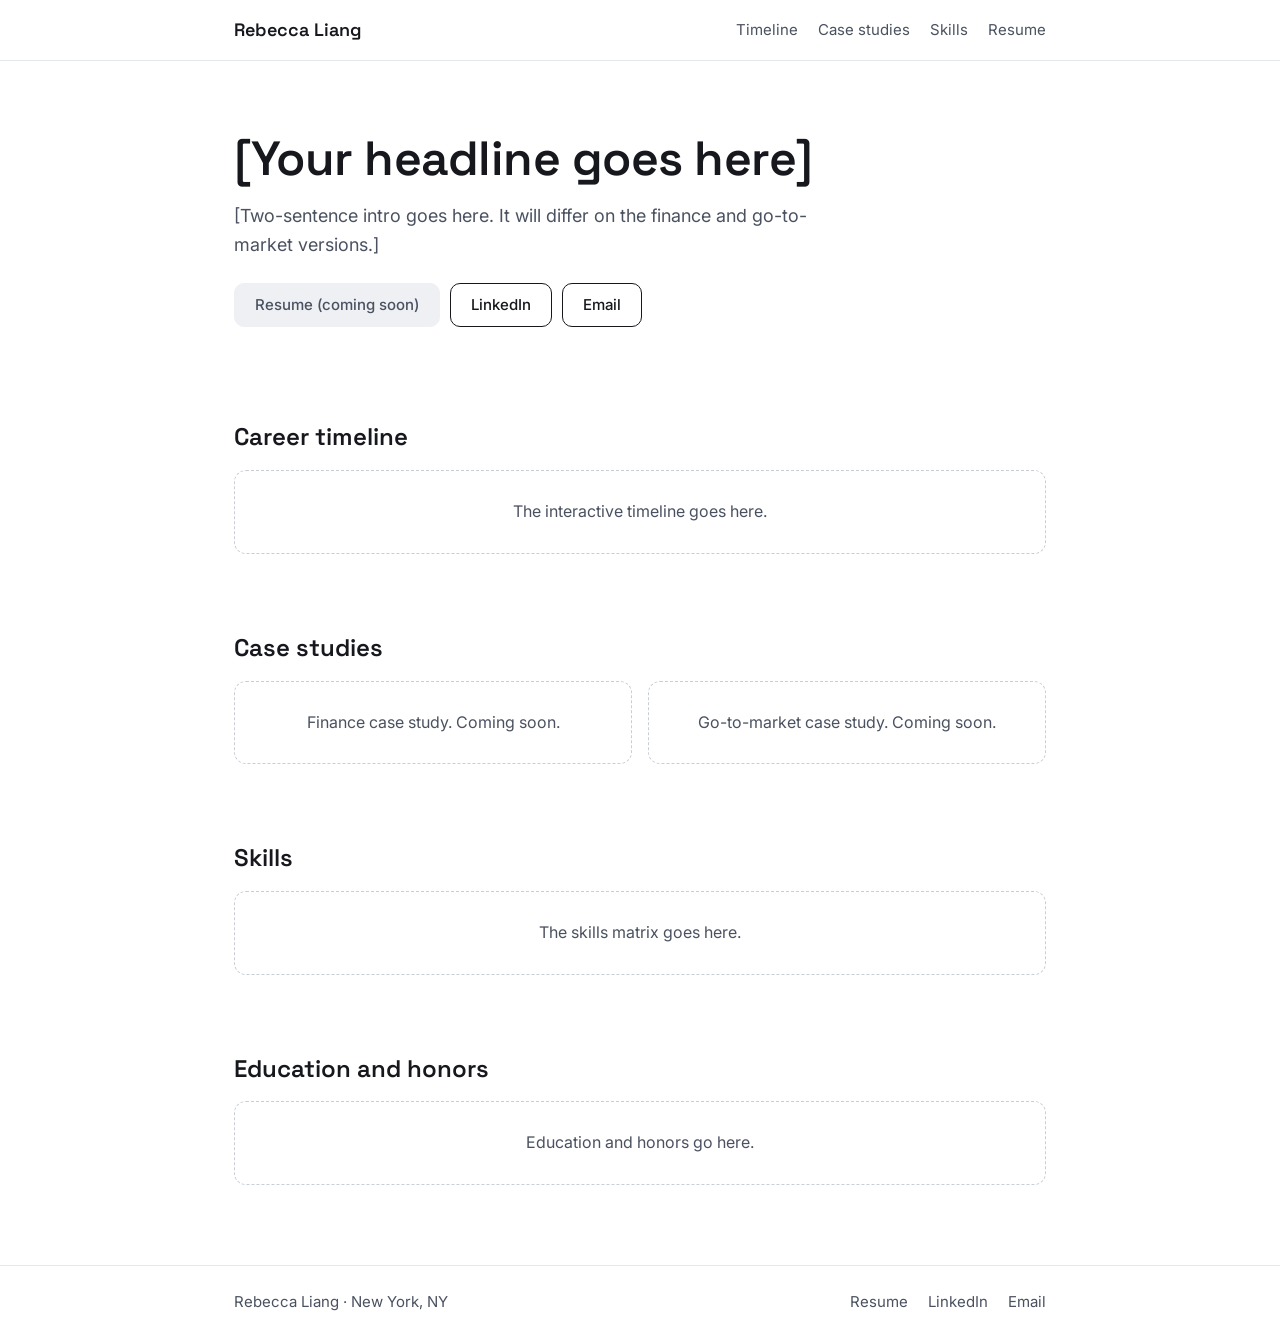
==== preview/index.html @ 6c3db389 "Add site skeleton in preview folder Menu, opening screen, placeholder sections and footer in the app" ====
<!doctype html>
<html lang="en">
<head>
<meta charset="utf-8">
<meta name="viewport" content="width=device-width, initial-scale=1">
<meta name="robots" content="noindex, nofollow">
<title>Rebecca Liang</title>
<link rel="preconnect" href="https://fonts.googleapis.com">
<link rel="preconnect" href="https://fonts.gstatic.com" crossorigin>
<link rel="stylesheet" href="https://fonts.googleapis.com/css2?family=Inter:wght@400;500;600&family=Space+Grotesk:wght@500;600&display=swap">
<link rel="stylesheet" href="styles.css">
</head>
<body>
<a class="skip" href="#main">Skip to content</a>

<header class="site-header">
  <div class="wrap header-row">
    <a class="brand" href="#top">Rebecca Liang</a>
    <nav aria-label="Main">
      <ul class="menu">
        <li><a href="#timeline">Timeline</a></li>
        <li><a href="#case-studies">Case studies</a></li>
        <li><a href="#skills">Skills</a></li>
        <li><a href="#resume" class="js-resume">Resume</a></li>
      </ul>
    </nav>
  </div>
</header>

<main id="main">
  <section class="hero wrap" id="top">
    <h1>[Your headline goes here]</h1>
    <p class="intro">[Two-sentence intro goes here. It will differ on the finance and go-to-market versions.]</p>
    <div class="actions" id="resume">
      <span class="btn btn-primary is-disabled" aria-disabled="true">Resume (coming soon)</span>
      <a class="btn" href="https://www.linkedin.com/in/rebecca-liangxinyu/" target="_blank" rel="noopener">LinkedIn</a>
      <a class="btn js-email" href="#">Email</a>
    </div>
  </section>

  <section class="section wrap" id="timeline">
    <h2>Career timeline</h2>
    <div class="placeholder">The interactive timeline goes here.</div>
  </section>

  <section class="section wrap" id="case-studies">
    <h2>Case studies</h2>
    <div class="cards">
      <div class="placeholder">Finance case study. Coming soon.</div>
      <div class="placeholder">Go-to-market case study. Coming soon.</div>
    </div>
  </section>

  <section class="section wrap" id="skills">
    <h2>Skills</h2>
    <div class="placeholder">The skills matrix goes here.</div>
  </section>

  <section class="section wrap" id="education">
    <h2>Education and honors</h2>
    <div class="placeholder">Education and honors go here.</div>
  </section>
</main>

<footer class="site-footer">
  <div class="wrap footer-row">
    <span>Rebecca Liang · New York, NY</span>
    <ul class="menu">
      <li><a href="#resume">Resume</a></li>
      <li><a href="https://www.linkedin.com/in/rebecca-liangxinyu/" target="_blank" rel="noopener">LinkedIn</a></li>
      <li><a class="js-email" href="#">Email</a></li>
    </ul>
  </div>
</footer>

<script>
  // The address is assembled here so it is not sitting in the page for spam scrapers.
  (function () {
    var user = "XL3209", host = "columbia.edu";
    document.querySelectorAll(".js-email").forEach(function (a) {
      a.href = "mailto:" + user + "@" + host;
    });
  })();
</script>
</body>
</html>
---- preview/styles.css ----
:root {
  --bg: #ffffff;
  --text: #16181d;
  --text-2: #4a5160;
  --line: #e4e7ec;
  --hover: #1f55c4;

  /* Timeline arcs: pre-MBA teal, MBA blue divider, post-MBA violet */
  --arc1: #9adfd3; --arc1-bg: #eaf8f5;
  --arc2: #12a594; --arc2-bg: #d3f1eb;
  --arc3: #2f6fed;
  --arc4: #c4b5fd; --arc4-bg: #f1edfe;
  --arc5: #6d3fe0; --arc5-bg: #e4dcfb;
  --grind: #9aa1ad;

  --font-head: "Space Grotesk", system-ui, sans-serif;
  --font-body: "Inter", system-ui, -apple-system, "Segoe UI", sans-serif;
}

* { box-sizing: border-box; }
html { scroll-behavior: smooth; }
body {
  margin: 0;
  background: var(--bg);
  color: var(--text);
  font-family: var(--font-body);
  font-size: 16px;
  line-height: 1.6;
}
@media (prefers-reduced-motion: reduce) { html { scroll-behavior: auto; } }

.wrap { max-width: 860px; margin: 0 auto; padding: 0 24px; }

.skip {
  position: absolute; left: -9999px; top: 0;
  background: var(--text); color: #fff; padding: 10px 14px; border-radius: 0 0 8px 0;
}
.skip:focus { left: 0; z-index: 10; }

a { color: var(--text); }
a:hover { color: var(--hover); }
a:focus-visible, .btn:focus-visible { outline: 2px solid var(--arc3); outline-offset: 3px; }

/* Header */
.site-header {
  position: sticky; top: 0; z-index: 5;
  background: rgba(255, 255, 255, 0.94);
  border-bottom: 1px solid var(--line);
}
.header-row {
  display: flex; flex-wrap: wrap; align-items: center; justify-content: space-between;
  gap: 4px 24px; min-height: 60px;
}
.brand {
  font-family: var(--font-head); font-weight: 600; font-size: 18px; text-decoration: none;
}
.menu { display: flex; flex-wrap: wrap; gap: 4px 20px; list-style: none; margin: 0; padding: 0; }
.menu a {
  display: inline-flex; align-items: center; min-height: 44px;
  color: var(--text-2); text-decoration: none; font-size: 15px;
}
.menu a:hover { color: var(--hover); }

/* Opening screen */
.hero { padding-top: 72px; padding-bottom: 56px; }
h1 {
  margin: 0 0 16px;
  font-family: var(--font-head); font-weight: 600;
  font-size: clamp(32px, 6vw, 48px); line-height: 1.1; letter-spacing: -0.5px;
}
.intro { margin: 0 0 24px; max-width: 620px; font-size: 18px; color: var(--text-2); }

.actions { display: flex; flex-wrap: wrap; gap: 10px; scroll-margin-top: 90px; }
.btn {
  display: inline-flex; align-items: center; justify-content: center;
  min-height: 44px; padding: 0 20px;
  border: 1.5px solid var(--text); border-radius: 10px;
  color: var(--text); background: transparent;
  font-size: 15px; font-weight: 500; text-decoration: none;
}
.btn:hover { border-color: var(--hover); color: var(--hover); }
.btn-primary { background: var(--text); color: #fff; }
.btn-primary:hover { background: var(--hover); color: #fff; }
.btn.is-disabled { background: #eef0f3; border-color: #eef0f3; color: var(--text-2); cursor: default; }

/* Sections */
.section { padding-top: 40px; padding-bottom: 40px; scroll-margin-top: 70px; }
h2 {
  margin: 0 0 18px;
  font-family: var(--font-head); font-weight: 600; font-size: 24px; line-height: 1.2;
}
.placeholder {
  border: 1.5px dashed #c9ced6; border-radius: 12px;
  padding: 28px 20px; color: var(--text-2); text-align: center;
}
.cards { display: grid; grid-template-columns: repeat(2, minmax(0, 1fr)); gap: 16px; }

/* Footer */
.site-footer { margin-top: 40px; border-top: 1px solid var(--line); color: var(--text-2); font-size: 15px; }
.footer-row {
  display: flex; flex-wrap: wrap; align-items: center; justify-content: space-between;
  gap: 4px 24px; padding-top: 14px; padding-bottom: 14px;
}

@media (max-width: 600px) {
  .hero { padding-top: 48px; padding-bottom: 40px; }
  .intro { font-size: 16px; }
  .cards { grid-template-columns: minmax(0, 1fr); }
  .menu { gap: 0 16px; }
}
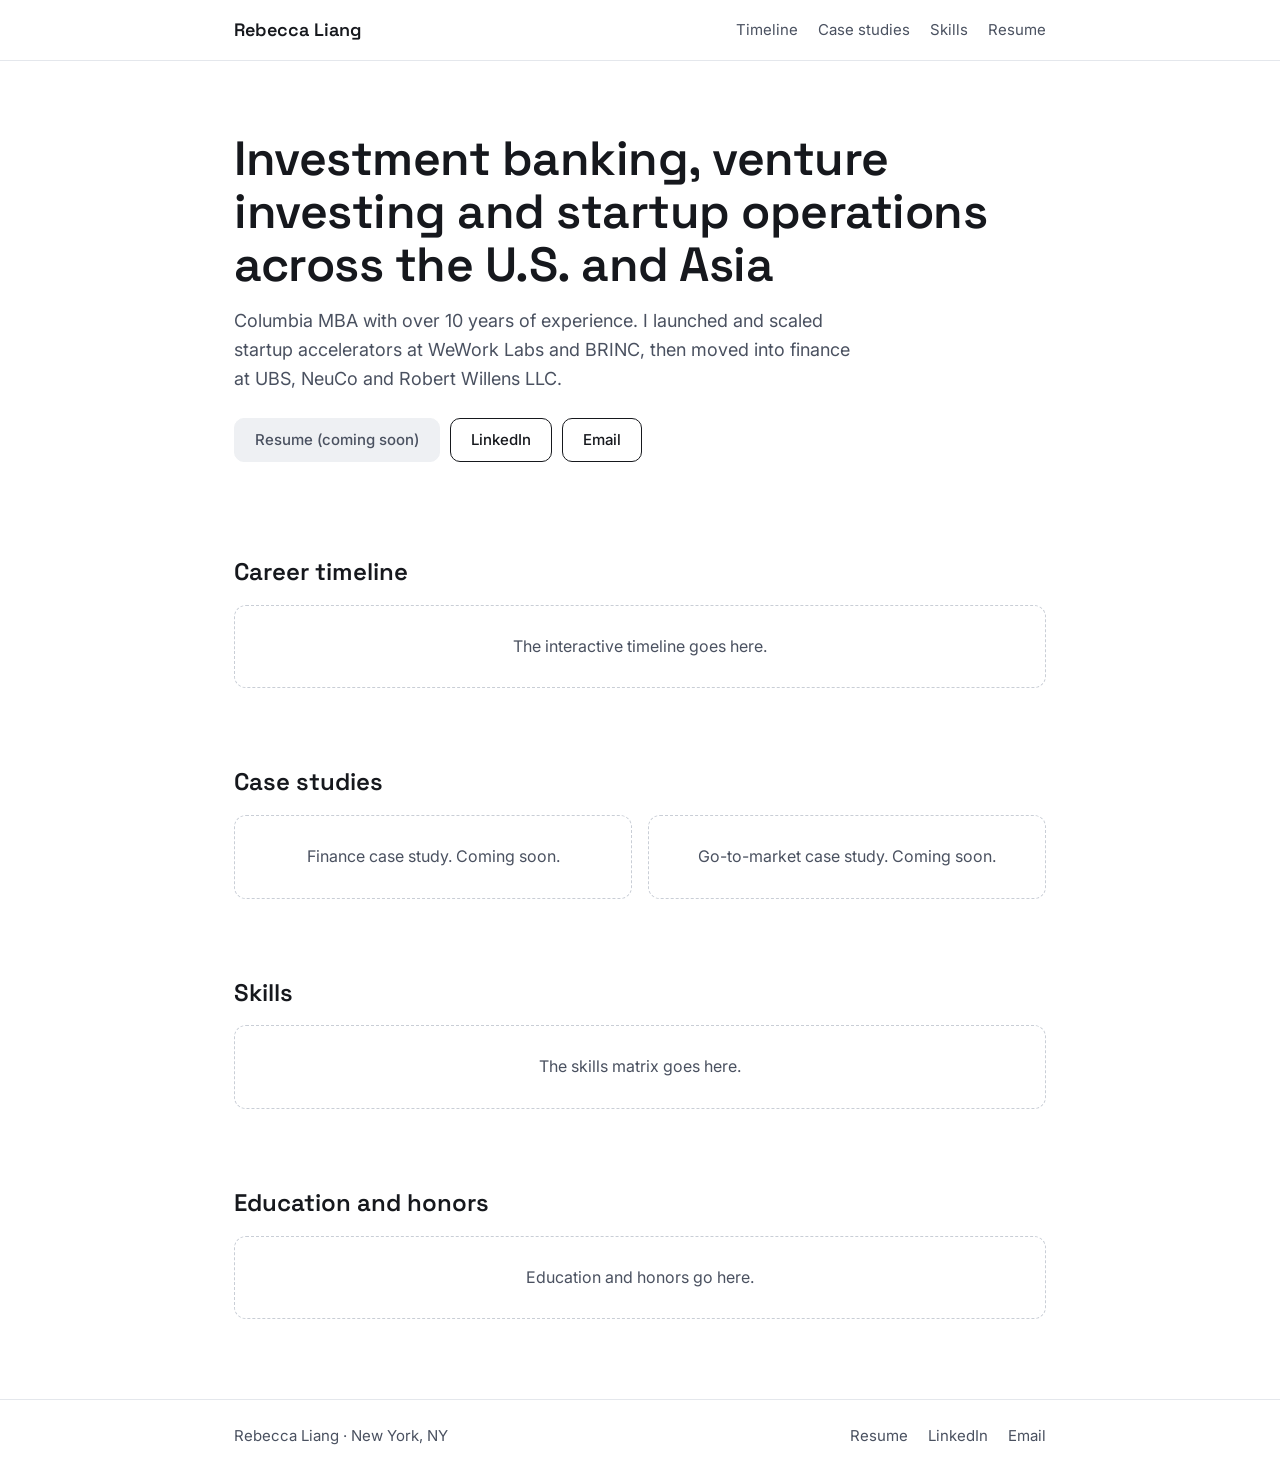
==== commit 285498ef: "Add home page copy and finance and go-to-market entry pages to preview Co-Authored-By: Claude Fable " ====
--- a/preview/index.html
+++ b/preview/index.html
@@ -10,7 +10,7 @@
 <link rel="stylesheet" href="https://fonts.googleapis.com/css2?family=Inter:wght@400;500;600&family=Space+Grotesk:wght@500;600&display=swap">
 <link rel="stylesheet" href="styles.css">
 </head>
-<body>
+<body data-variant="main">
 <a class="skip" href="#main">Skip to content</a>
 
 <header class="site-header">
@@ -29,8 +29,8 @@
 
 <main id="main">
   <section class="hero wrap" id="top">
-    <h1>[Your headline goes here]</h1>
-    <p class="intro">[Two-sentence intro goes here. It will differ on the finance and go-to-market versions.]</p>
+    <h1>Investment banking, venture investing and startup operations across the U.S. and Asia</h1>
+    <p class="intro">Columbia MBA with over 10 years of experience. I launched and scaled startup accelerators at WeWork Labs and BRINC, then moved into finance at UBS, NeuCo and Robert Willens LLC.</p>
     <div class="actions" id="resume">
       <span class="btn btn-primary is-disabled" aria-disabled="true">Resume (coming soon)</span>
       <a class="btn" href="https://www.linkedin.com/in/rebecca-liangxinyu/" target="_blank" rel="noopener">LinkedIn</a>
--- a/preview/styles.css
+++ b/preview/styles.css
@@ -108,3 +108,10 @@
   .cards { grid-template-columns: minmax(0, 1fr); }
   .menu { gap: 0 16px; }
 }
+
+/* Small label above the headline */
+.eyebrow {
+  margin: 0 0 12px;
+  font-family: var(--font-head); font-weight: 600; font-size: 15px;
+  letter-spacing: 0.04em; text-transform: uppercase; color: var(--text-2);
+}
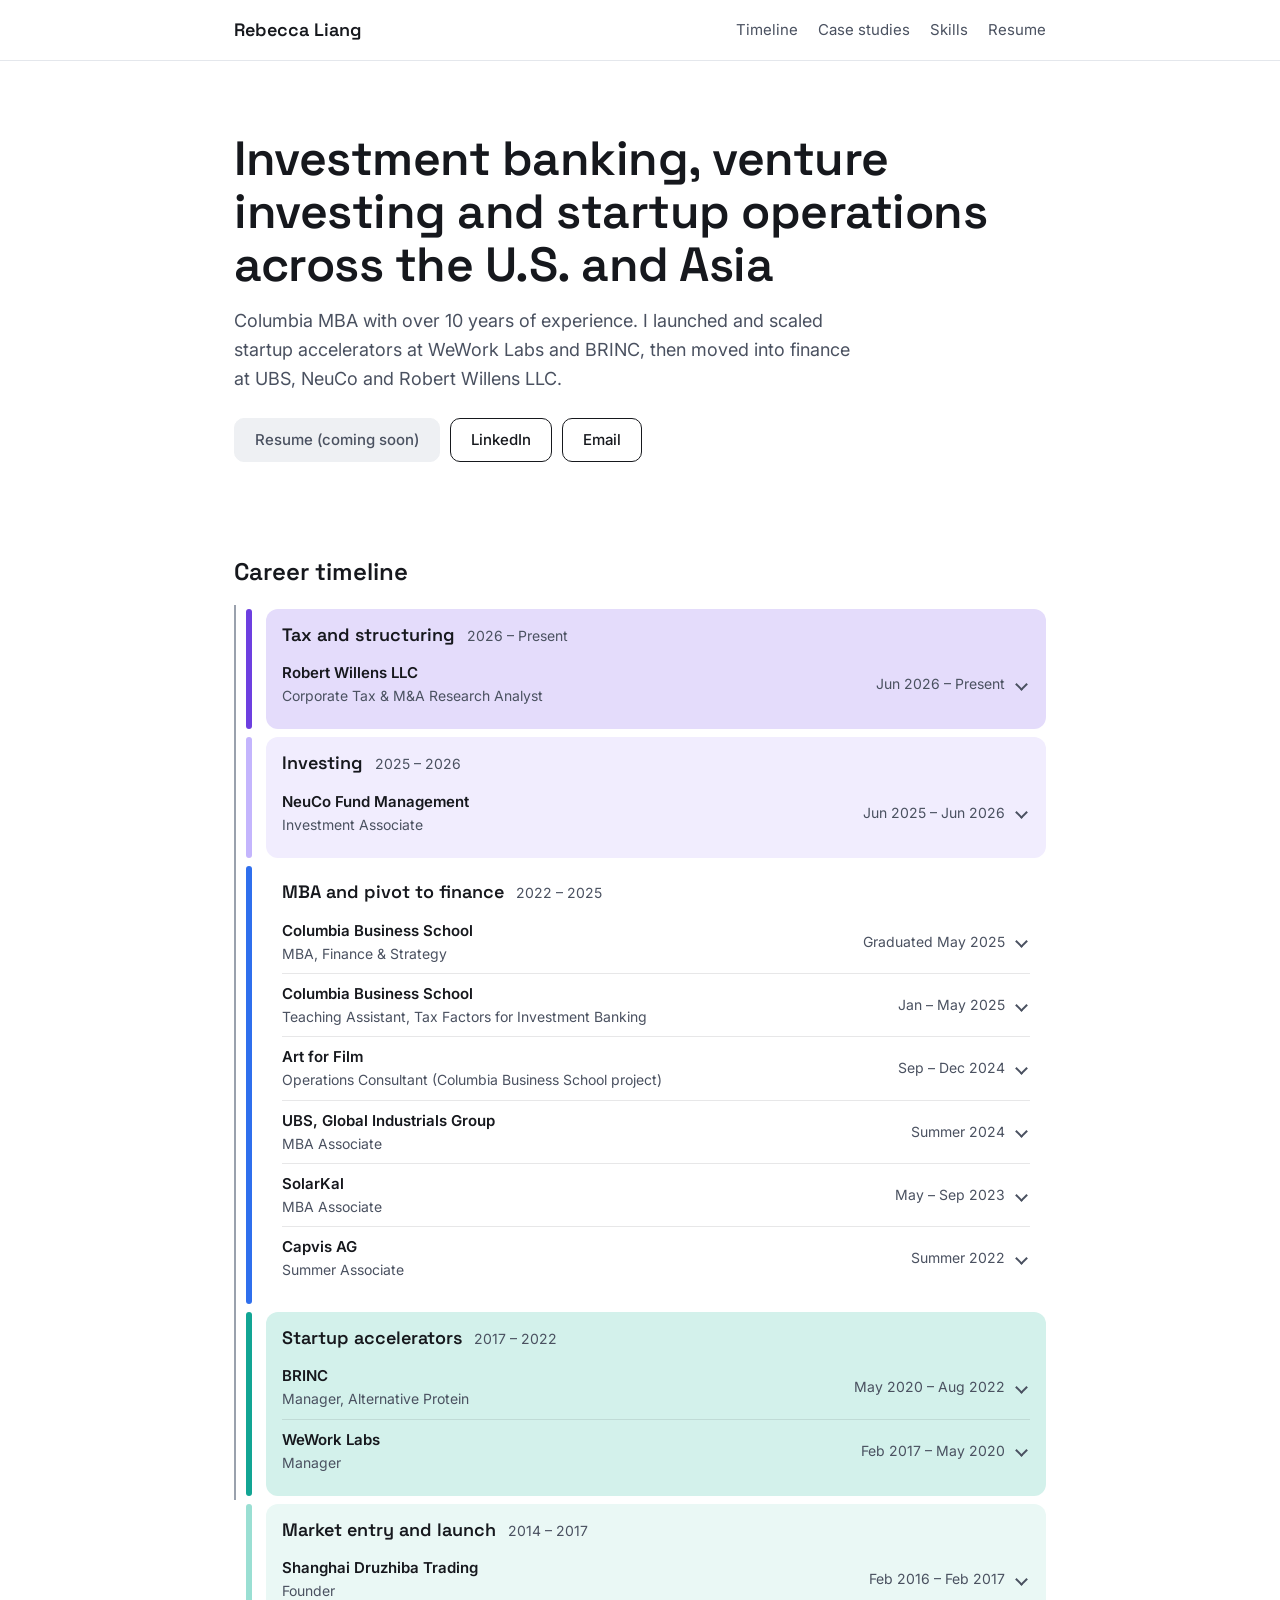
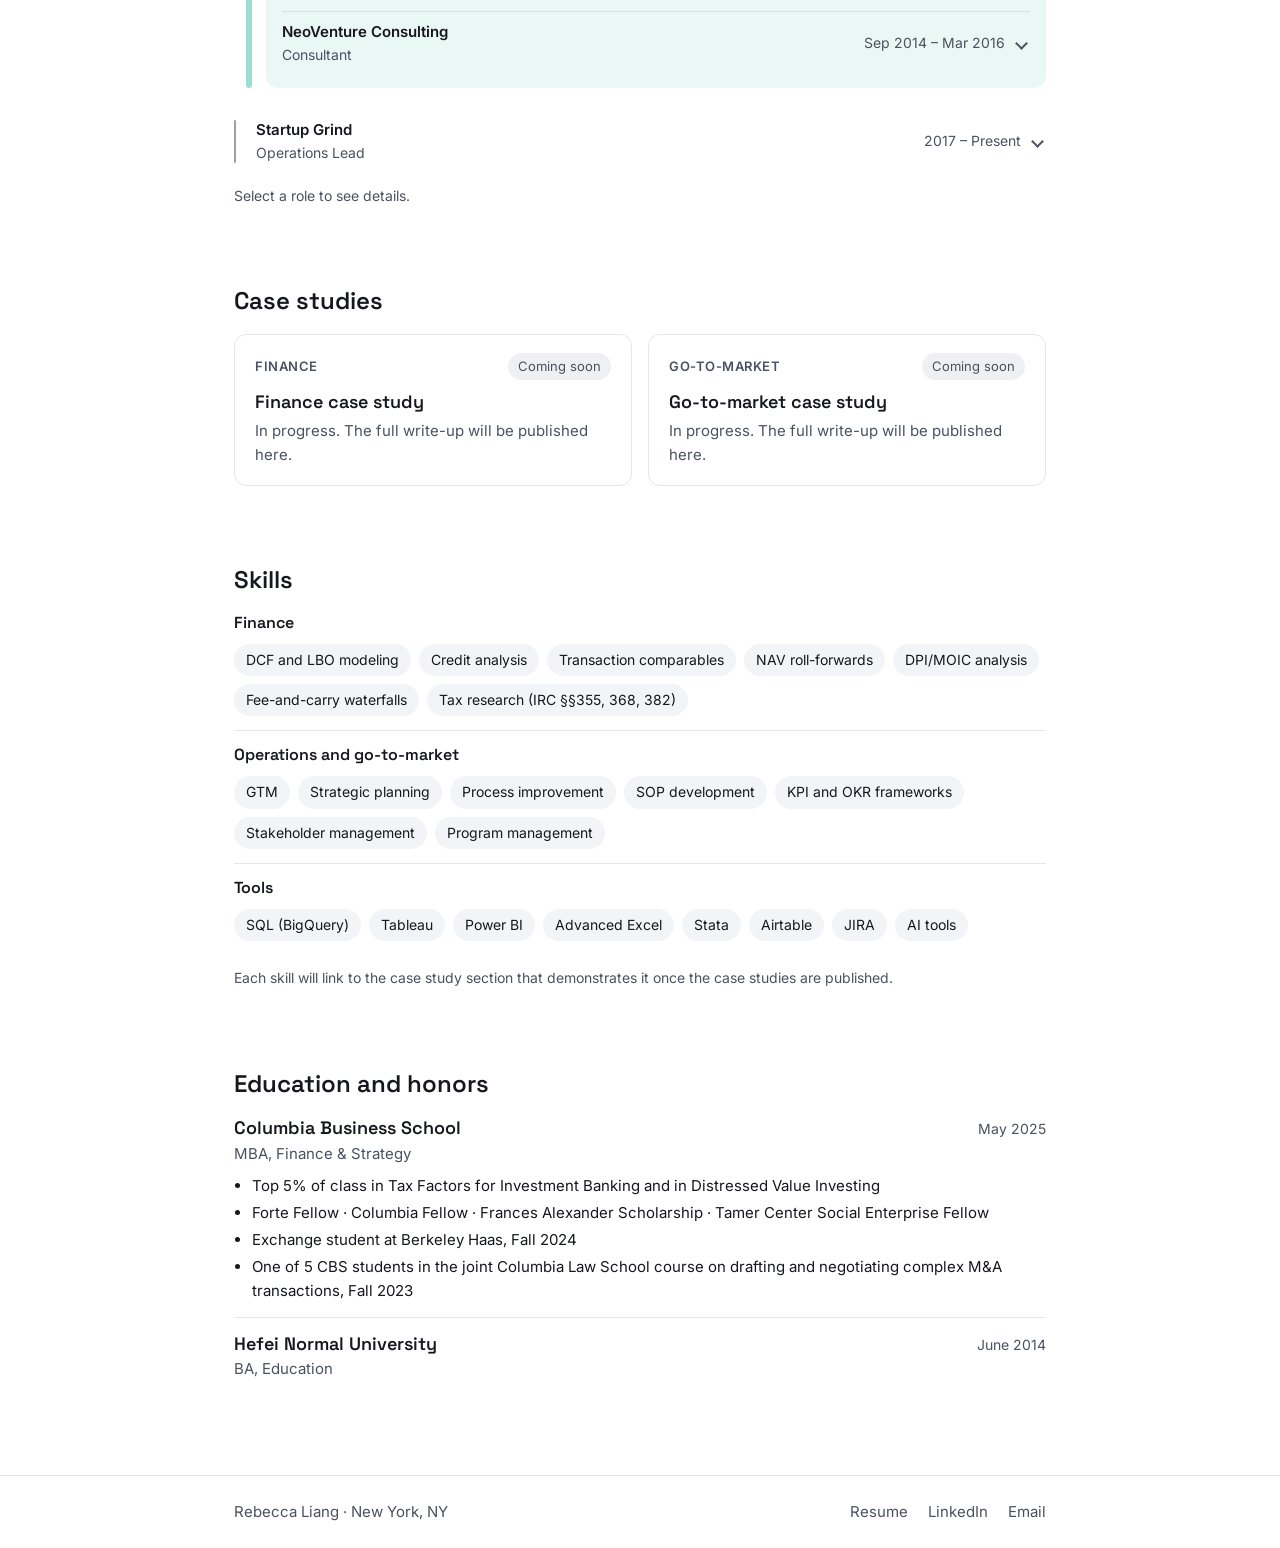
==== commit 6e36b745: "Fill in preview: timeline, case study cards, skills and education Content is rendered from preview/s" ====
--- a/preview/index.html
+++ b/preview/index.html
@@ -40,25 +40,22 @@
 
   <section class="section wrap" id="timeline">
     <h2>Career timeline</h2>
-    <div class="placeholder">The interactive timeline goes here.</div>
+    <div id="timeline-root"><noscript>The timeline needs JavaScript to display.</noscript></div>
   </section>
 
   <section class="section wrap" id="case-studies">
     <h2>Case studies</h2>
-    <div class="cards">
-      <div class="placeholder">Finance case study. Coming soon.</div>
-      <div class="placeholder">Go-to-market case study. Coming soon.</div>
-    </div>
+    <div class="cards" id="cases-root"></div>
   </section>
 
   <section class="section wrap" id="skills">
     <h2>Skills</h2>
-    <div class="placeholder">The skills matrix goes here.</div>
+    <div id="skills-root"></div>
   </section>
 
   <section class="section wrap" id="education">
     <h2>Education and honors</h2>
-    <div class="placeholder">Education and honors go here.</div>
+    <div id="education-root"></div>
   </section>
 </main>
 
@@ -73,14 +70,6 @@
   </div>
 </footer>
 
-<script>
-  // The address is assembled here so it is not sitting in the page for spam scrapers.
-  (function () {
-    var user = "XL3209", host = "columbia.edu";
-    document.querySelectorAll(".js-email").forEach(function (a) {
-      a.href = "mailto:" + user + "@" + host;
-    });
-  })();
-</script>
+<script src="site.js"></script>
 </body>
 </html>
--- a/preview/styles.css
+++ b/preview/styles.css
@@ -115,3 +115,77 @@
   font-family: var(--font-head); font-weight: 600; font-size: 15px;
   letter-spacing: 0.04em; text-transform: uppercase; color: var(--text-2);
 }
+
+/* ---------- Timeline ---------- */
+.tl { list-style: none; margin: 0; padding: 0; }
+.arc { display: grid; grid-template-columns: 2px 6px minmax(0, 1fr); column-gap: 10px; }
+.grind-line { background: transparent; }
+.arc.has-grind .grind-line { background: var(--grind); }
+.arc-bar { border-radius: 3px; margin: 4px 0; }
+.arc-body { margin: 4px 0 4px 4px; padding: 14px 16px; border-radius: 12px; }
+.arc-1 .arc-bar { background: var(--arc1); } .arc-1 .arc-body { background: var(--arc1-bg); }
+.arc-2 .arc-bar { background: var(--arc2); } .arc-2 .arc-body { background: var(--arc2-bg); }
+.arc-3 .arc-bar { background: var(--arc3); }
+.arc-4 .arc-bar { background: var(--arc4); } .arc-4 .arc-body { background: var(--arc4-bg); }
+.arc-5 .arc-bar { background: var(--arc5); } .arc-5 .arc-body { background: var(--arc5-bg); }
+
+.arc-head { display: flex; flex-wrap: wrap; align-items: baseline; gap: 2px 12px; margin-bottom: 6px; }
+h3 { margin: 0; font-family: var(--font-head); font-weight: 600; font-size: 18px; line-height: 1.3; }
+.arc-years { color: var(--text-2); font-size: 14px; }
+
+.roles { list-style: none; margin: 0; padding: 0; }
+.role-item + .role-item { border-top: 1px solid rgba(22, 24, 29, 0.1); }
+.role {
+  display: flex; align-items: center; gap: 12px; width: 100%; min-height: 48px;
+  padding: 8px 0; border: 0; background: none; text-align: left; cursor: pointer;
+  font: inherit; color: var(--text);
+}
+.role-main { flex: 1; min-width: 0; display: flex; flex-direction: column; }
+.role-org { font-weight: 600; font-size: 15px; }
+.role-title { font-size: 14px; color: var(--text-2); }
+.role-dates { font-size: 14px; color: var(--text-2); white-space: nowrap; }
+.chev {
+  width: 9px; height: 9px; flex: none; margin-right: 4px;
+  border-right: 2px solid var(--text-2); border-bottom: 2px solid var(--text-2);
+  transform: rotate(45deg); transition: transform 0.15s;
+}
+.role[aria-expanded="true"] .chev { transform: rotate(-135deg); }
+.role:hover .role-org { color: var(--hover); }
+.role-card { padding: 0 24px 12px 0; font-size: 15px; }
+.role-card ul { margin: 0; padding-left: 18px; }
+.role-card li + li { margin-top: 4px; }
+.role-place { margin: 0 0 6px; font-size: 13px; color: var(--text-2); }
+
+.grind-legend { display: grid; grid-template-columns: 2px minmax(0, 1fr); column-gap: 20px; margin-top: 14px; padding-top: 4px; }
+.grind-swatch { background: var(--grind); border-radius: 1px; margin: 10px 0; }
+.hint { margin: 12px 0 0; font-size: 14px; color: var(--text-2); }
+
+/* ---------- Case studies ---------- */
+.case-card { border: 1px solid var(--line); border-radius: 12px; padding: 18px 20px; }
+.case-top { display: flex; align-items: center; justify-content: space-between; gap: 12px; margin-bottom: 10px; }
+.case-tag { font-size: 13px; font-weight: 600; color: var(--text-2); text-transform: uppercase; letter-spacing: 0.04em; }
+.soon { font-size: 13px; padding: 3px 10px; border-radius: 999px; background: #eef0f3; color: var(--text-2); }
+.case-card p { margin: 6px 0 0; color: var(--text-2); font-size: 15px; }
+
+/* ---------- Skills ---------- */
+.skill-row { padding: 14px 0; border-top: 1px solid var(--line); }
+.skill-row:first-child { border-top: 0; padding-top: 0; }
+.skill-row h3 { font-size: 16px; margin-bottom: 10px; }
+.tags { list-style: none; margin: 0; padding: 0; display: flex; flex-wrap: wrap; gap: 8px; }
+.tags li { font-size: 14px; padding: 5px 12px; border-radius: 999px; background: #f2f4f7; }
+
+/* ---------- Education ---------- */
+.edu { padding: 14px 0; border-top: 1px solid var(--line); }
+.edu:first-child { border-top: 0; padding-top: 0; }
+.edu-head { display: flex; flex-wrap: wrap; justify-content: space-between; align-items: baseline; gap: 2px 16px; }
+.edu-degree { margin: 2px 0 0; color: var(--text-2); font-size: 15px; }
+.edu-date { color: var(--text-2); font-size: 14px; }
+.edu ul { margin: 8px 0 0; padding-left: 18px; font-size: 15px; }
+.edu li + li { margin-top: 3px; }
+
+@media (max-width: 600px) {
+  .role { flex-wrap: wrap; row-gap: 0; }
+  .role-main { flex-basis: calc(100% - 30px); }
+  .role-dates { order: 3; flex-basis: 100%; font-size: 13px; }
+  .arc-body { padding: 12px; }
+}
